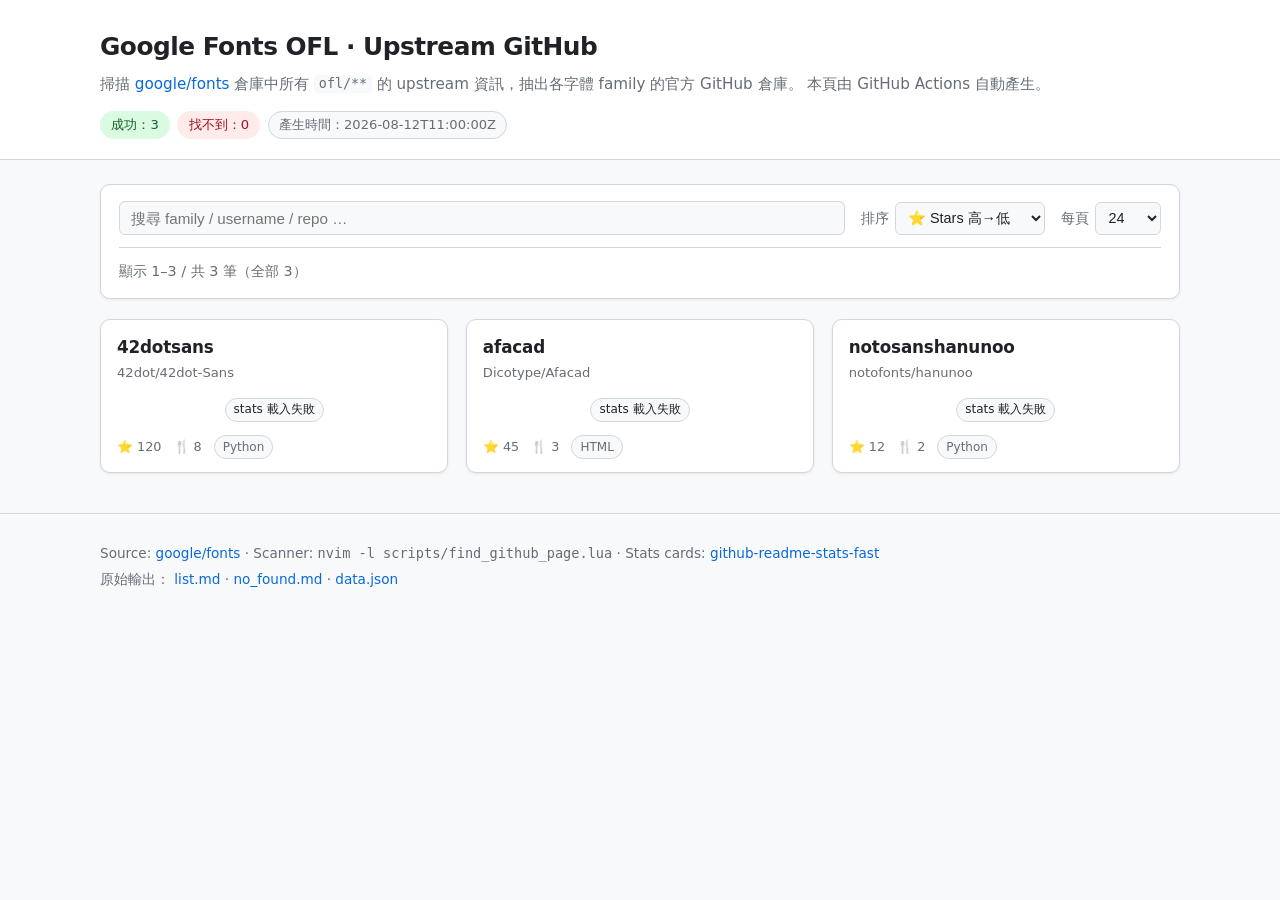
==== site/index.html @ 601d9eff "🚀 github page新增language, fork, star, 真實連結等資訊, 並提供篩選, 分頁檢視等" ====
<!DOCTYPE html>
<html lang="zh-Hant">
<head>
  <meta charset="utf-8">
  <meta name="viewport" content="width=device-width, initial-scale=1">
  <title>Google Fonts OFL · Upstream GitHub Repositories</title>
  <link rel="stylesheet" href="css/style.css">
  <link rel="icon" href="data:image/svg+xml,<svg xmlns='http://www.w3.org/2000/svg' viewBox='0 0 100 100'><text y='.9em' font-size='90'>🔤</text></svg>">
</head>
<body>
  <header class="site-header">
    <div class="container">
      <h1>Google Fonts OFL · Upstream GitHub</h1>
      <p class="meta">
        掃描 <a href="https://github.com/google/fonts" target="_blank" rel="noopener">google/fonts</a>
        倉庫中所有 <code>ofl/**</code> 的 upstream 資訊，抽出各字體 family 的官方 GitHub 倉庫。
        本頁由 GitHub Actions 自動產生。
      </p>
      <div class="stats-bar" id="stats-bar">
        <span class="badge ok" id="badge-ok">成功：—</span>
        <span class="badge fail" id="badge-fail">找不到：—</span>
        <span class="badge" id="badge-time">產生時間：—</span>
      </div>
    </div>
  </header>

  <main class="container">
    <!-- Controls -->
    <section class="controls" aria-label="篩選與排序">
      <div class="control-row">
        <label class="search-wrap">
          <span class="sr-only">搜尋</span>
          <input type="search" id="search" placeholder="搜尋 family / username / repo …" autocomplete="off">
        </label>

        <label>
          排序
          <select id="sort">
            <option value="name-asc">Family 名稱 A→Z</option>
            <option value="name-desc">Family 名稱 Z→A</option>
            <option value="stars-desc" selected>⭐ Stars 高→低</option>
            <option value="stars-asc">⭐ Stars 低→高</option>
            <option value="forks-desc">🍴 Forks 高→低</option>
            <option value="repo-asc">Repo 名稱 A→Z</option>
          </select>
        </label>

        <label>
          每頁
          <select id="per-page">
            <option value="12">12</option>
            <option value="24" selected>24</option>
            <option value="48">48</option>
            <option value="96">96</option>
            <option value="0">全部</option>
          </select>
        </label>
      </div>

      <div class="control-row secondary">
        <span id="result-count">載入中…</span>
        <div class="pagination" id="pagination"></div>
      </div>
    </section>

    <!-- Cards grid -->
    <section id="grid" class="grid" aria-live="polite">
      <!-- filled by JS -->
    </section>

    <section class="missing" id="missing-section" hidden>
      <h2>⚠️ 找不到 GitHub 連結的 family</h2>
      <p class="meta">原始清單：<a href="no_found.md">no_found.md</a></p>
      <pre id="missing-list"></pre>
    </section>
  </main>

  <footer class="site-footer">
    <div class="container">
      <p>
        Source: <a href="https://github.com/google/fonts">google/fonts</a> ·
        Scanner: <code>nvim -l scripts/find_github_page.lua</code> ·
        Stats cards: <a href="https://github.com/pranesh-2005/github-readme-stats-fast" target="_blank" rel="noopener">github-readme-stats-fast</a>
      </p>
      <p>
        原始輸出：
        <a href="list.md">list.md</a> ·
        <a href="no_found.md">no_found.md</a> ·
        <a href="data.json">data.json</a>
      </p>
    </div>
  </footer>

  <script src="js/app.js"></script>
</body>
</html>
---- site/css/style.css ----
:root {
  color-scheme: light dark;
  --bg: #f8f9fb;
  --surface: #ffffff;
  --text: #1f2328;
  --muted: #656d76;
  --border: #d0d7de;
  --accent: #0969da;
  --accent-hover: #0550ae;
  --ok-bg: #dafbe1;
  --ok-fg: #116329;
  --fail-bg: #ffebe9;
  --fail-fg: #a40e26;
  --card-shadow: 0 1px 3px rgba(31, 35, 40, 0.08);
  --radius: 10px;
  --font: system-ui, -apple-system, "Segoe UI", Roboto, "Noto Sans TC", "Helvetica Neue", sans-serif;
}

@media (prefers-color-scheme: dark) {
  :root {
    --bg: #0d1117;
    --surface: #161b22;
    --text: #e6edf3;
    --muted: #8b949e;
    --border: #30363d;
    --accent: #2f81f7;
    --accent-hover: #58a6ff;
    --ok-bg: #1b4332;
    --ok-fg: #3fb950;
    --fail-bg: #3d1214;
    --fail-fg: #f85149;
    --card-shadow: 0 1px 3px rgba(0, 0, 0, 0.4);
  }
}

*,
*::before,
*::after {
  box-sizing: border-box;
}

html {
  scroll-behavior: smooth;
}

body {
  margin: 0;
  font-family: var(--font);
  background: var(--bg);
  color: var(--text);
  line-height: 1.55;
  min-height: 100vh;
}

a {
  color: var(--accent);
  text-decoration: none;
}
a:hover {
  color: var(--accent-hover);
  text-decoration: underline;
}

.container {
  max-width: 1120px;
  margin: 0 auto;
  padding: 0 1.25rem;
}

/* Header */
.site-header {
  background: var(--surface);
  border-bottom: 1px solid var(--border);
  padding: 1.75rem 0 1.25rem;
  margin-bottom: 1.5rem;
}

.site-header h1 {
  margin: 0 0 0.4rem;
  font-size: 1.55rem;
  font-weight: 700;
  letter-spacing: -0.02em;
}

.meta {
  color: var(--muted);
  font-size: 0.95rem;
  margin: 0.35rem 0;
}

.meta code {
  font-size: 0.88em;
  background: var(--bg);
  padding: 0.1em 0.35em;
  border-radius: 4px;
}

.stats-bar {
  margin-top: 0.9rem;
  display: flex;
  flex-wrap: wrap;
  gap: 0.45rem;
}

.badge {
  display: inline-block;
  padding: 0.2rem 0.65rem;
  border-radius: 999px;
  font-size: 0.82rem;
  font-weight: 500;
  background: var(--bg);
  border: 1px solid var(--border);
  color: var(--muted);
}

.badge.ok {
  background: var(--ok-bg);
  color: var(--ok-fg);
  border-color: transparent;
}

.badge.fail {
  background: var(--fail-bg);
  color: var(--fail-fg);
  border-color: transparent;
}

/* Controls */
.controls {
  background: var(--surface);
  border: 1px solid var(--border);
  border-radius: var(--radius);
  padding: 1rem 1.1rem;
  margin-bottom: 1.25rem;
  box-shadow: var(--card-shadow);
}

.control-row {
  display: flex;
  flex-wrap: wrap;
  gap: 0.75rem 1rem;
  align-items: center;
}

.control-row.secondary {
  margin-top: 0.75rem;
  padding-top: 0.75rem;
  border-top: 1px solid var(--border);
  justify-content: space-between;
  font-size: 0.9rem;
  color: var(--muted);
}

.search-wrap {
  flex: 1 1 220px;
  min-width: 180px;
}

.search-wrap input {
  width: 100%;
  padding: 0.45rem 0.7rem;
  border: 1px solid var(--border);
  border-radius: 6px;
  background: var(--bg);
  color: var(--text);
  font-size: 0.95rem;
}

.search-wrap input:focus {
  outline: 2px solid var(--accent);
  outline-offset: 1px;
}

label {
  display: flex;
  align-items: center;
  gap: 0.4rem;
  font-size: 0.9rem;
  color: var(--muted);
  white-space: nowrap;
}

select {
  padding: 0.4rem 0.5rem;
  border: 1px solid var(--border);
  border-radius: 6px;
  background: var(--bg);
  color: var(--text);
  font-size: 0.9rem;
}

/* Pagination */
.pagination {
  display: flex;
  flex-wrap: wrap;
  gap: 0.3rem;
  align-items: center;
}

.pagination button {
  min-width: 2rem;
  height: 2rem;
  padding: 0 0.5rem;
  border: 1px solid var(--border);
  border-radius: 6px;
  background: var(--bg);
  color: var(--text);
  cursor: pointer;
  font-size: 0.85rem;
}

.pagination button:hover:not(:disabled) {
  border-color: var(--accent);
  color: var(--accent);
}

.pagination button.active {
  background: var(--accent);
  border-color: var(--accent);
  color: #fff;
}

.pagination button:disabled {
  opacity: 0.45;
  cursor: not-allowed;
}

/* Grid */
.grid {
  display: grid;
  grid-template-columns: repeat(auto-fill, minmax(300px, 1fr));
  gap: 1.1rem;
  margin-bottom: 2.5rem;
}

.card {
  background: var(--surface);
  border: 1px solid var(--border);
  border-radius: var(--radius);
  overflow: hidden;
  box-shadow: var(--card-shadow);
  display: flex;
  flex-direction: column;
  transition: border-color 0.15s, box-shadow 0.15s;
}

.card:hover {
  border-color: var(--accent);
  box-shadow: 0 4px 12px rgba(9, 105, 218, 0.12);
}

.card-header {
  padding: 0.85rem 1rem 0.5rem;
}

.card-title {
  margin: 0;
  font-size: 1.05rem;
  font-weight: 650;
  letter-spacing: -0.01em;
}

.card-title a {
  color: var(--text);
  text-decoration: none;
}
.card-title a:hover {
  color: var(--accent);
  text-decoration: underline;
}

.card-sub {
  margin: 0.2rem 0 0;
  font-size: 0.82rem;
  color: var(--muted);
}

.card-sub a {
  color: var(--muted);
}
.card-sub a:hover {
  color: var(--accent);
}

.card-stats {
  padding: 0.4rem 0.75rem 0.85rem;
  flex: 1;
  display: flex;
  align-items: flex-start;
  justify-content: center;
}

.card-stats img {
  max-width: 100%;
  height: auto;
  border-radius: 6px;
  display: block;
}

.card-meta-row {
  display: flex;
  flex-wrap: wrap;
  gap: 0.5rem 0.75rem;
  padding: 0 1rem 0.85rem;
  font-size: 0.8rem;
  color: var(--muted);
}

.card-meta-row span {
  display: inline-flex;
  align-items: center;
  gap: 0.25rem;
}

.pill {
  background: var(--bg);
  border: 1px solid var(--border);
  border-radius: 999px;
  padding: 0.1rem 0.5rem;
  font-size: 0.75rem;
}

/* Empty / loading */
.empty-state {
  grid-column: 1 / -1;
  text-align: center;
  padding: 3rem 1rem;
  color: var(--muted);
}

/* Missing section */
.missing {
  margin-top: 2rem;
  padding-top: 1.5rem;
  border-top: 1px solid var(--border);
}

.missing h2 {
  font-size: 1.15rem;
  margin: 0 0 0.5rem;
}

.missing pre {
  background: var(--surface);
  border: 1px solid var(--border);
  border-radius: 8px;
  padding: 1rem;
  overflow: auto;
  font-size: 0.85rem;
  max-height: 320px;
  white-space: pre-wrap;
  word-break: break-word;
}

/* Footer */
.site-footer {
  border-top: 1px solid var(--border);
  padding: 1.5rem 0 2.5rem;
  font-size: 0.85rem;
  color: var(--muted);
}

.site-footer p {
  margin: 0.3rem 0;
}

.sr-only {
  position: absolute;
  width: 1px;
  height: 1px;
  padding: 0;
  margin: -1px;
  overflow: hidden;
  clip: rect(0, 0, 0, 0);
  border: 0;
}

@media (max-width: 560px) {
  .site-header h1 {
    font-size: 1.3rem;
  }
  .grid {
    grid-template-columns: 1fr;
  }
}
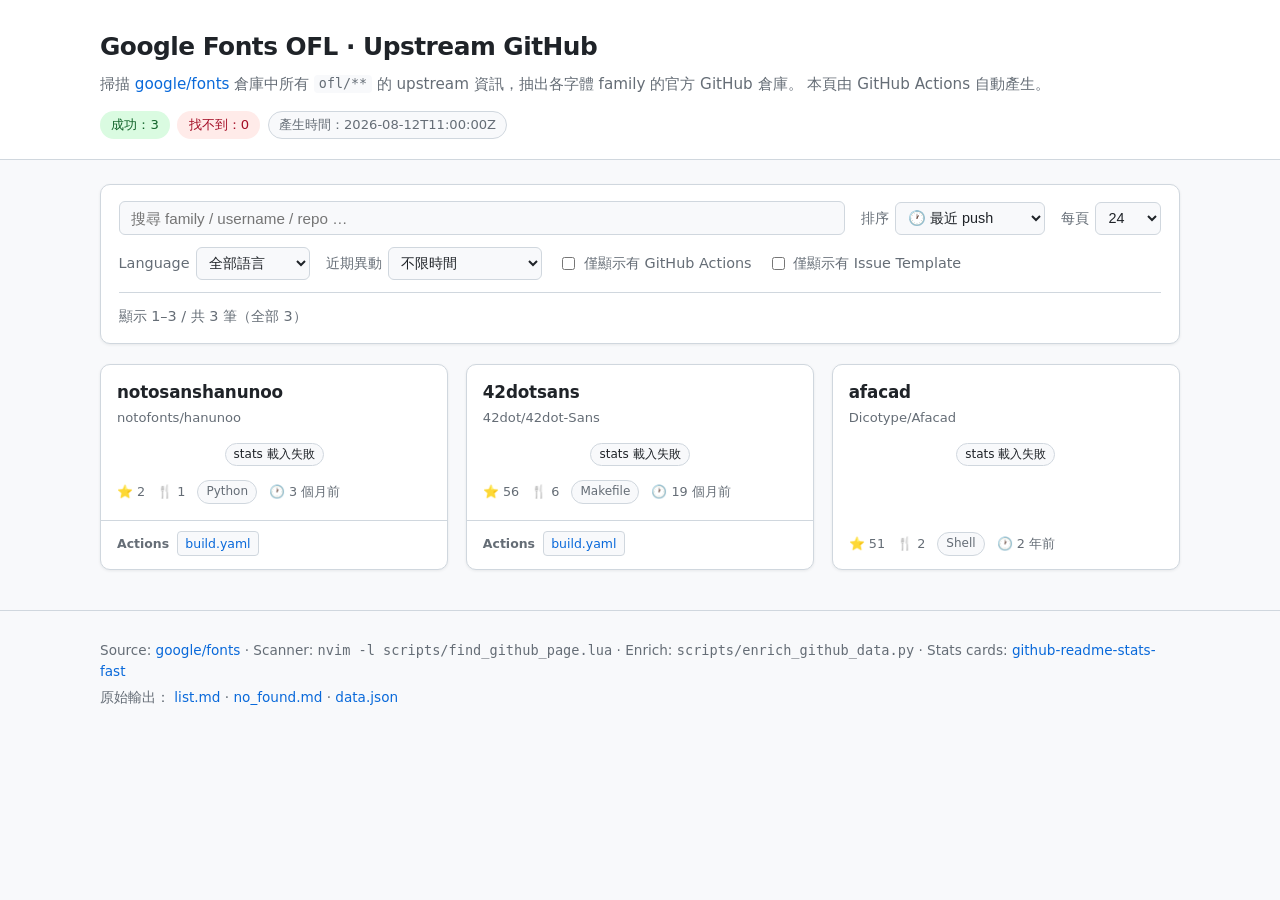
==== commit adcd2a38: "新增: action連結, 近期異動, 強化篩選 篩選也新增了Language" ====
--- a/site/index.html
+++ b/site/index.html
@@ -25,7 +25,6 @@
   </header>
 
   <main class="container">
-    <!-- Controls -->
     <section class="controls" aria-label="篩選與排序">
       <div class="control-row">
         <label class="search-wrap">
@@ -36,11 +35,12 @@
         <label>
           排序
           <select id="sort">
+            <option value="pushed-desc" selected>🕐 最近 push</option>
+            <option value="stars-desc">⭐ Stars 高→低</option>
+            <option value="stars-asc">⭐ Stars 低→高</option>
+            <option value="forks-desc">🍴 Forks 高→低</option>
             <option value="name-asc">Family 名稱 A→Z</option>
             <option value="name-desc">Family 名稱 Z→A</option>
-            <option value="stars-desc" selected>⭐ Stars 高→低</option>
-            <option value="stars-asc">⭐ Stars 低→高</option>
-            <option value="forks-desc">🍴 Forks 高→低</option>
             <option value="repo-asc">Repo 名稱 A→Z</option>
           </select>
         </label>
@@ -57,16 +57,43 @@
         </label>
       </div>
 
+      <div class="control-row filters">
+        <label>
+          Language
+          <select id="language">
+            <option value="">全部語言</option>
+          </select>
+        </label>
+
+        <label>
+          近期異動
+          <select id="recent">
+            <option value="">不限時間</option>
+            <option value="7">最近 7 天有 push</option>
+            <option value="30">最近 30 天有 push</option>
+            <option value="90">最近 90 天有 push</option>
+            <option value="365">最近 1 年有 push</option>
+          </select>
+        </label>
+
+        <label class="checkbox-label">
+          <input type="checkbox" id="has-workflows">
+          僅顯示有 GitHub Actions
+        </label>
+
+        <label class="checkbox-label">
+          <input type="checkbox" id="has-issue-templates">
+          僅顯示有 Issue Template
+        </label>
+      </div>
+
       <div class="control-row secondary">
         <span id="result-count">載入中…</span>
         <div class="pagination" id="pagination"></div>
       </div>
     </section>
 
-    <!-- Cards grid -->
-    <section id="grid" class="grid" aria-live="polite">
-      <!-- filled by JS -->
-    </section>
+    <section id="grid" class="grid" aria-live="polite"></section>
 
     <section class="missing" id="missing-section" hidden>
       <h2>⚠️ 找不到 GitHub 連結的 family</h2>
@@ -80,6 +107,7 @@
       <p>
         Source: <a href="https://github.com/google/fonts">google/fonts</a> ·
         Scanner: <code>nvim -l scripts/find_github_page.lua</code> ·
+        Enrich: <code>scripts/enrich_github_data.py</code> ·
         Stats cards: <a href="https://github.com/pranesh-2005/github-readme-stats-fast" target="_blank" rel="noopener">github-readme-stats-fast</a>
       </p>
       <p>
--- a/site/css/style.css
+++ b/site/css/style.css
@@ -383,3 +383,70 @@
     grid-template-columns: 1fr;
   }
 }
+
+/* Extra filter row */
+.control-row.filters {
+  margin-top: 0.75rem;
+  flex-wrap: wrap;
+  gap: 0.65rem 1rem;
+}
+
+.checkbox-label {
+  gap: 0.35rem;
+  cursor: pointer;
+  user-select: none;
+}
+
+.checkbox-label input {
+  accent-color: var(--accent);
+}
+
+/* Workflow / issue template links on card */
+.card-files {
+  padding: 0 1rem 0.85rem;
+  display: flex;
+  flex-direction: column;
+  gap: 0.35rem;
+  border-top: 1px solid var(--border);
+  padding-top: 0.65rem;
+  margin-top: 0.15rem;
+}
+
+.file-row {
+  display: flex;
+  flex-wrap: wrap;
+  align-items: center;
+  gap: 0.35rem;
+  font-size: 0.78rem;
+}
+
+.file-label {
+  color: var(--muted);
+  font-weight: 600;
+  margin-right: 0.15rem;
+  flex-shrink: 0;
+}
+
+.file-link {
+  display: inline-block;
+  padding: 0.1rem 0.45rem;
+  border-radius: 4px;
+  background: var(--bg);
+  border: 1px solid var(--border);
+  color: var(--accent);
+  text-decoration: none;
+  max-width: 12rem;
+  overflow: hidden;
+  text-overflow: ellipsis;
+  white-space: nowrap;
+}
+
+.file-link:hover {
+  border-color: var(--accent);
+  text-decoration: underline;
+}
+
+.file-more {
+  color: var(--muted);
+  font-size: 0.75rem;
+}
